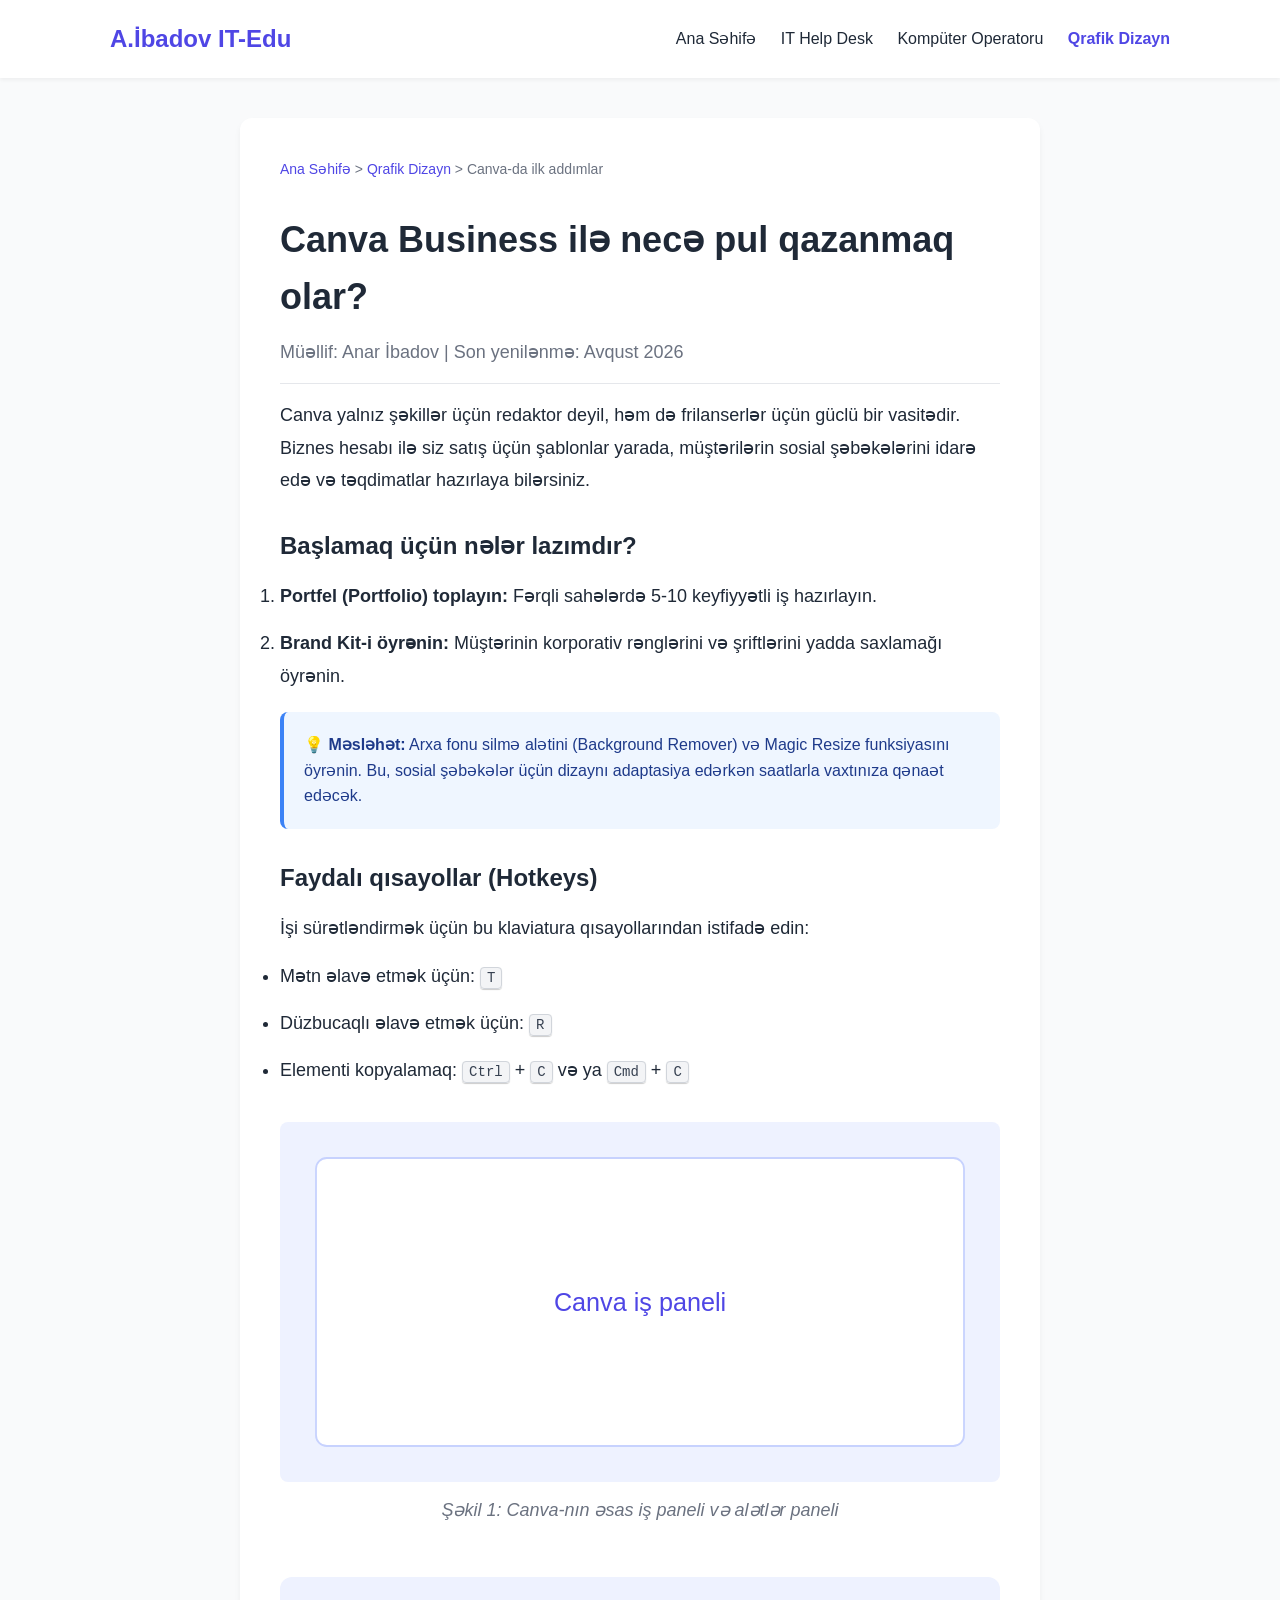
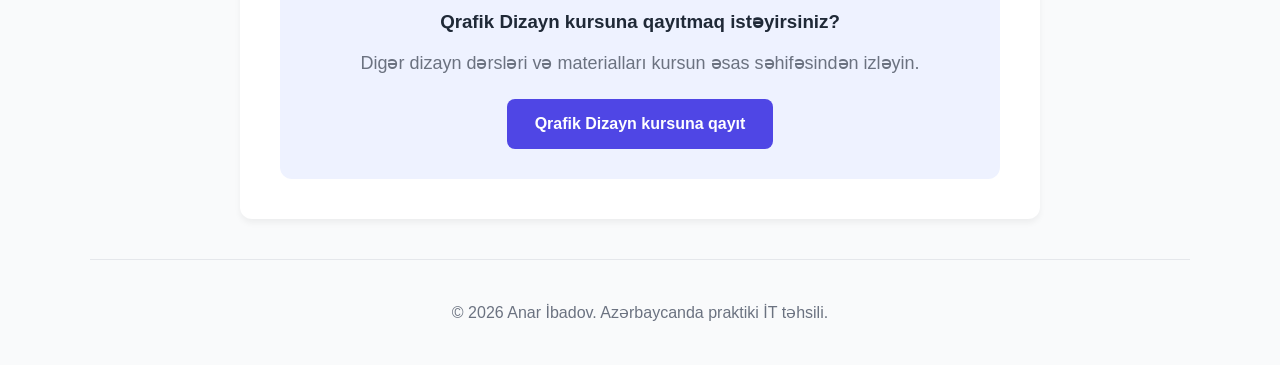
==== article.html @ ab96b868 "Initial commit: A.İbadov IT-Edu — İT və Dizayn Akademiyası Sayt IT Help Desk, Kompüter Operatoru və " ====
<!DOCTYPE html>
<html lang="az">
<head>
    <meta charset="UTF-8">
    <meta name="viewport" content="width=device-width, initial-scale=1.0">
    <title>Canva-da biznes dizaynının yaradılması | A.İbadov IT-Edu</title>
    <link rel="stylesheet" href="css/style.css">
</head>
<body>

    <!-- Шапка -->
    <header class="header">
        <div class="container header-flex">
            <div class="logo">A.İbadov IT-Edu</div>
            <button class="mobile-menu-btn" id="menuBtn">☰</button>
            <nav class="nav-links">
                <a href="index.html">Ana Səhifə</a>
                <a href="helpdesk.html">IT Help Desk</a>
                <a href="operator.html">Kompüter Operatoru</a>
                <a href="design.html" style="color: var(--primary); font-weight: bold;">Qrafik Dizayn</a>
            </nav>
        </div>
    </header>

    <!-- Основной контент статьи -->
    <main class="container article-container">
        
        <!-- Хлебные крошки (Навигация) -->
        <div class="breadcrumbs">
            <!-- Убрали слэши -->
            <a href="index.html">Ana Səhifə</a> > <a href="design.html">Qrafik Dizayn</a> > Canva-da ilk addımlar
        </div>

        <article class="content">
            <h1>Canva Business ilə necə pul qazanmaq olar?</h1>
            <p class="article-meta">Müəllif: Anar İbadov | Son yenilənmə: Avqust 2026</p>

            <p>Canva yalnız şəkillər üçün redaktor deyil, həm də frilanserlər üçün güclü bir vasitədir. Biznes hesabı ilə siz satış üçün şablonlar yarada, müştərilərin sosial şəbəkələrini idarə edə və təqdimatlar hazırlaya bilərsiniz.</p>

            <h2>Başlamaq üçün nələr lazımdır?</h2>
            <ol>
                <li><strong>Portfel (Portfolio) toplayın:</strong> Fərqli sahələrdə 5-10 keyfiyyətli iş hazırlayın.</li>
                <li><strong>Brand Kit-i öyrənin:</strong> Müştərinin korporativ rənglərini və şriftlərini yadda saxlamağı öyrənin.</li>
            </ol>

            <!-- Блок "Внимание / Важно" -->
            <div class="alert alert-info">
                <strong>💡 Məsləhət:</strong> Arxa fonu silmə alətini (Background Remover) və Magic Resize funksiyasını öyrənin. Bu, sosial şəbəkələr üçün dizaynı adaptasiya edərkən saatlarla vaxtınıza qənaət edəcək.
            </div>

            <h2>Faydalı qısayollar (Hotkeys)</h2>
            <p>İşi sürətləndirmək üçün bu klaviatura qısayollarından istifadə edin:</p>
            <ul>
                <li>Mətn əlavə etmək üçün: <kbd>T</kbd></li>
                <li>Düzbucaqlı əlavə etmək üçün: <kbd>R</kbd></li>
                <li>Elementi kopyalamaq: <kbd>Ctrl</kbd> + <kbd>C</kbd> və ya <kbd>Cmd</kbd> + <kbd>C</kbd></li>
            </ul>

            <!-- Место для скриншота/изображения -->
            <div class="article-image">
                <img src="data:image/svg+xml,%3Csvg xmlns='http://www.w3.org/2000/svg' viewBox='0 0 800 400'%3E%3Crect width='800' height='400' fill='%23EEF2FF'/%3E%3Crect x='40' y='40' width='720' height='320' rx='12' fill='%23FFFFFF' stroke='%23C7D2FE' stroke-width='2'/%3E%3Ctext x='400' y='210' font-family='Arial, sans-serif' font-size='28' fill='%234F46E5' text-anchor='middle'%3ECanva iş paneli%3C/text%3E%3C/svg%3E" alt="Canva iş paneli">
                <p class="caption">Şəkil 1: Canva-nın əsas iş paneli və alətlər paneli</p>
            </div>

            <div style="margin-top: 50px; background: #EEF2FF; padding: 30px; border-radius: 12px; text-align: center;">
                <h3>Qrafik Dizayn kursuna qayıtmaq istəyirsiniz?</h3>
                <p style="color: var(--text-light); margin: 10px 0 20px 0;">Digər dizayn dərsləri və materialları kursun əsas səhifəsindən izləyin.</p>
                <a href="design.html" class="btn btn-primary">Qrafik Dizayn kursuna qayıt</a>
            </div>

        </article>
    </main>

    <footer class="footer container">
        <p>© 2026 Anar İbadov. Azərbaycanda praktiki İT təhsili.</p>
    </footer>

    <script src="js/nav.js"></script>
</body>
</html>
---- css/style.css ----
/* =========================================
   1. БАЗОВЫЕ СТИЛИ И ГЛАВНАЯ СТРАНИЦА
   ========================================= */
:root {
    --primary: #4F46E5;
    --primary-hover: #4338CA;
    --text-dark: #1F2937;
    --text-light: #6B7280;
    --bg-color: #F9FAFB;
    --white: #FFFFFF;
}

* {
    margin: 0;
    padding: 0;
    box-sizing: border-box;
    font-family: 'Segoe UI', Roboto, Helvetica, Arial, sans-serif;
}

body {
    background-color: var(--bg-color);
    color: var(--text-dark);
    line-height: 1.6;
}

.container {
    max-width: 1100px;
    margin: 0 auto;
    padding: 0 20px;
}

/* Шапка */
.header {
    background-color: var(--white);
    box-shadow: 0 2px 4px rgba(0,0,0,0.05);
    padding: 20px 0;
    position: sticky;
    top: 0;
}
.header-flex {
    display: flex;
    justify-content: space-between;
    align-items: center;
}
.logo {
    font-size: 24px;
    font-weight: bold;
    color: var(--primary);
}
.nav-links a {
    text-decoration: none;
    color: var(--text-dark);
    margin-left: 20px;
    font-weight: 500;
}
.nav-links a:hover {
    color: var(--primary);
}

.mobile-menu-btn {
    display: none;
    background: none;
    border: none;
    font-size: 26px;
    color: var(--primary);
    cursor: pointer;
    z-index: 1001;
}

/* Главный экран (Hero) */
.hero {
    text-align: center;
    padding: 80px 20px;
}
.hero h1 {
    font-size: 48px;
    margin-bottom: 20px;
    color: #111827;
}
.hero p {
    font-size: 20px;
    color: var(--text-light);
    margin-bottom: 40px;
    max-width: 600px;
    margin-left: auto;
    margin-right: auto;
}
.btn {
    display: inline-block;
    padding: 12px 28px;
    border-radius: 8px;
    text-decoration: none;
    font-weight: bold;
    transition: 0.3s;
}
.btn-primary {
    background-color: var(--primary);
    color: var(--white);
}
.btn-primary:hover {
    background-color: var(--primary-hover);
}
.btn-outline {
    background-color: transparent;
    color: var(--primary);
    border: 2px solid var(--primary);
    margin-left: 15px;
}
.btn-outline:hover {
    background-color: var(--primary);
    color: var(--white);
}
.hero-buttons {
    display: flex;
    justify-content: center;
    align-items: center;
    flex-wrap: wrap;
    gap: 15px;
}
.hero-buttons .btn-outline {
    margin-left: 0;
}

/* Карточки разделов */
.categories {
    padding: 60px 20px;
}
.categories h2 {
    text-align: center;
    font-size: 32px;
    margin-bottom: 40px;
}
.grid {
    display: grid;
    grid-template-columns: repeat(auto-fit, minmax(300px, 1fr));
    gap: 30px;
}
.card {
    background-color: var(--white);
    padding: 30px;
    border-radius: 12px;
    box-shadow: 0 4px 6px rgba(0,0,0,0.05);
    transition: transform 0.3s;
}
.card:hover {
    transform: translateY(-5px);
}
.card h3 {
    margin-bottom: 15px;
    color: var(--primary);
}
.card p {
    color: var(--text-light);
    margin-bottom: 20px;
}
.card-link {
    color: var(--primary);
    text-decoration: none;
    font-weight: bold;
}

/* Подвал */
.footer {
    text-align: center;
    padding: 40px 20px;
    color: var(--text-light);
    border-top: 1px solid #E5E7EB;
    margin-top: 40px;
}

/* =========================================
   2. СТИЛИ ДЛЯ СТРАНИЦЫ СТАТЬИ (ARTICLE)
   ========================================= */
.article-container {
    max-width: 800px; 
    margin: 40px auto;
    background-color: var(--white);
    padding: 40px;
    border-radius: 12px;
    box-shadow: 0 4px 6px rgba(0,0,0,0.05);
}

.breadcrumbs {
    font-size: 14px;
    color: var(--text-light);
    margin-bottom: 30px;
}
.breadcrumbs a {
    color: var(--primary);
    text-decoration: none;
}
.breadcrumbs a:hover {
    text-decoration: underline;
}

.content h1 {
    font-size: 36px;
    margin-bottom: 10px;
}
.article-meta {
    font-size: 14px;
    color: var(--text-light);
    margin-bottom: 30px;
    border-bottom: 1px solid #E5E7EB;
    padding-bottom: 15px;
}

.content h2 {
    font-size: 24px;
    margin-top: 30px;
    margin-bottom: 15px;
    color: var(--text-dark);
}

.content p, .content li {
    font-size: 18px;
    line-height: 1.8;
    margin-bottom: 15px;
}

kbd {
    background-color: #f3f4f6;
    border: 1px solid #d1d5db;
    border-radius: 4px;
    box-shadow: 0 1px 1px rgba(0,0,0,0.2);
    color: #374151;
    font-family: monospace;
    font-size: 14px;
    padding: 2px 6px;
}

.alert {
    padding: 20px;
    border-radius: 8px;
    margin: 20px 0;
}
.alert-info {
    background-color: #EFF6FF;
    border-left: 4px solid #3B82F6;
    color: #1E3A8A;
}

.article-image img {
    max-width: 100%;
    border-radius: 8px;
    margin-top: 20px;
}
.caption {
    font-size: 14px;
    color: var(--text-light);
    text-align: center;
    margin-top: 5px;
    font-style: italic;
}

/* =========================================
   3. СТИЛИ ДЛЯ СТРАНИЦЫ ТЕСТОВ (QUIZ)
   ========================================= */
.quiz-container {
    background-color: var(--white);
    width: 100%;
    max-width: 600px;
    margin: 60px auto; 
    border-radius: 12px;
    box-shadow: 0 10px 15px -3px rgba(0, 0, 0, 0.1);
    padding: 40px;
}

.quiz-container .header { 
    text-align: center; 
    margin-bottom: 30px; 
}
.progress-bar {
    width: 100%;
    height: 8px;
    background-color: #E5E7EB;
    border-radius: 4px;
    margin-top: 15px;
    overflow: hidden;
}
.progress-fill {
    height: 100%;
    background-color: var(--primary);
    width: 0%;
    transition: width 0.3s ease;
}
.progress-text { 
    color: var(--text-light); 
    font-size: 14px; 
    margin-top: 10px; 
}

.question-text { 
    font-size: 20px; 
    margin-bottom: 20px; 
    font-weight: 600; 
    line-height: 1.4; 
}

.option {
    background-color: #F3F4F6;
    border: 2px solid transparent;
    padding: 15px 20px;
    border-radius: 8px;
    margin-bottom: 12px;
    cursor: pointer;
    font-size: 16px;
    transition: all 0.2s;
}

.option:hover { background-color: #E5E7EB; }
.option.selected { border-color: var(--primary); background-color: #EEF2FF; }
.option.correct { border-color: #10B981; background-color: #D1FAE5; color: #065F46; }
.option.wrong { border-color: #EF4444; background-color: #FEE2E2; color: #991B1B; }

.result-screen { 
    text-align: center; 
    display: none; 
}
.score-circle {
    width: 120px;
    height: 120px;
    border-radius: 50%;
    background-color: #EEF2FF;
    display: flex;
    justify-content: center;
    align-items: center;
    font-size: 32px;
    font-weight: bold;
    color: var(--primary);
    margin: 0 auto 20px auto;
    border: 4px solid var(--primary);
}
.feedback { 
    font-size: 18px; 
    margin-bottom: 25px; 
    color: var(--text-light); 
}
/* =========================================
   4. БЛОК СБОРА КОНТАКТОВ (LEAD GEN)
   ========================================= */
.lead-gen-section {
    background-color: var(--white);
    padding: 60px 20px;
    margin-top: 40px;
    border-top: 1px solid #E5E7EB;
}

.lead-gen-container {
    max-width: 800px;
    margin: 0 auto;
    background-color: #EEF2FF; /* Нежно-синий фон, чтобы выделить блок */
    border-radius: 12px;
    padding: 40px;
    text-align: center;
    box-shadow: 0 4px 6px rgba(0,0,0,0.05);
}

.lead-gen-text h2 {
    font-size: 28px;
    color: var(--primary);
    margin-bottom: 10px;
}

.lead-gen-text p {
    font-size: 16px;
    color: var(--text-dark);
    margin-bottom: 30px;
}

.lead-gen-form {
    display: flex;
    justify-content: center;
    gap: 15px; /* Расстояние между полем ввода и кнопкой */
}

.lead-gen-form input[type="email"] {
    width: 60%;
    padding: 12px 20px;
    border: 2px solid #D1D5DB;
    border-radius: 8px;
    font-size: 16px;
    outline: none;
    transition: border-color 0.3s;
}

.lead-gen-form input[type="email"]:focus {
    border-color: var(--primary); /* Синяя рамка при вводе текста */
}

/* Адаптивность для телефонов: делаем элементы друг под другом */
@media (max-width: 600px) {
    .lead-gen-form {
        flex-direction: column;
    }
    .lead-gen-form input[type="email"] {
        width: 100%;
    }
}
/* =========================================
   5. AKKORDEON DİZAYNI (KURS MODULLARI ÜÇÜN)
   ========================================= */
.course-module {
    background-color: var(--white);
    border: 1px solid #E5E7EB;
    border-radius: 8px;
    margin-bottom: 15px;
    overflow: hidden;
    box-shadow: 0 2px 4px rgba(0,0,0,0.02);
}

.course-module summary {
    padding: 20px;
    font-size: 18px;
    font-weight: bold;
    color: var(--primary);
    cursor: pointer;
    background-color: #F9FAFB;
    list-style: none; /* Standart oxu gizlədirik */
    display: flex;
    justify-content: space-between;
    align-items: center;
}

/* Xüsusi ox işarəsi əlavə edirik */
.course-module summary::after {
    content: '+';
    font-size: 24px;
    color: var(--text-light);
    transition: 0.3s;
}

.course-module[open] summary::after {
    content: '-';
    color: var(--primary);
}

.course-module summary:hover {
    background-color: #EEF2FF;
}

.module-content {
    padding: 10px 20px 20px 20px;
    border-top: 1px solid #E5E7EB;
    display: flex;
    flex-direction: column;
    gap: 10px;
}

.lesson-link {
    text-decoration: none;
    color: var(--text-dark);
    padding: 12px 15px;
    border-radius: 6px;
    background-color: #F3F4F6;
    transition: 0.2s;
    font-size: 16px;
}

.lesson-link:hover {
    background-color: var(--primary);
    color: var(--white);
    transform: translateX(5px);
}

/* =========================================
   6. MOBİL NAVİQASİYA (BURGER MENYU)
   ========================================= */
@media (max-width: 640px) {
    .mobile-menu-btn {
        display: block;
    }

    .nav-links {
        position: fixed;
        top: 0;
        right: -280px;
        width: 240px;
        height: 100vh;
        background-color: var(--white);
        box-shadow: -5px 0 15px rgba(0, 0, 0, 0.1);
        flex-direction: column;
        align-items: flex-start;
        padding-top: 90px;
        transition: right 0.3s ease;
        z-index: 1000;
    }

    .nav-links.open {
        right: 0;
    }

    .nav-links a {
        margin-left: 0;
        padding: 14px 25px;
        width: 100%;
        border-bottom: 1px solid #F3F4F6;
    }

    .hero h1 {
        font-size: 32px;
    }
    .hero p {
        font-size: 16px;
    }
    .hero {
        padding: 50px 20px;
    }
}
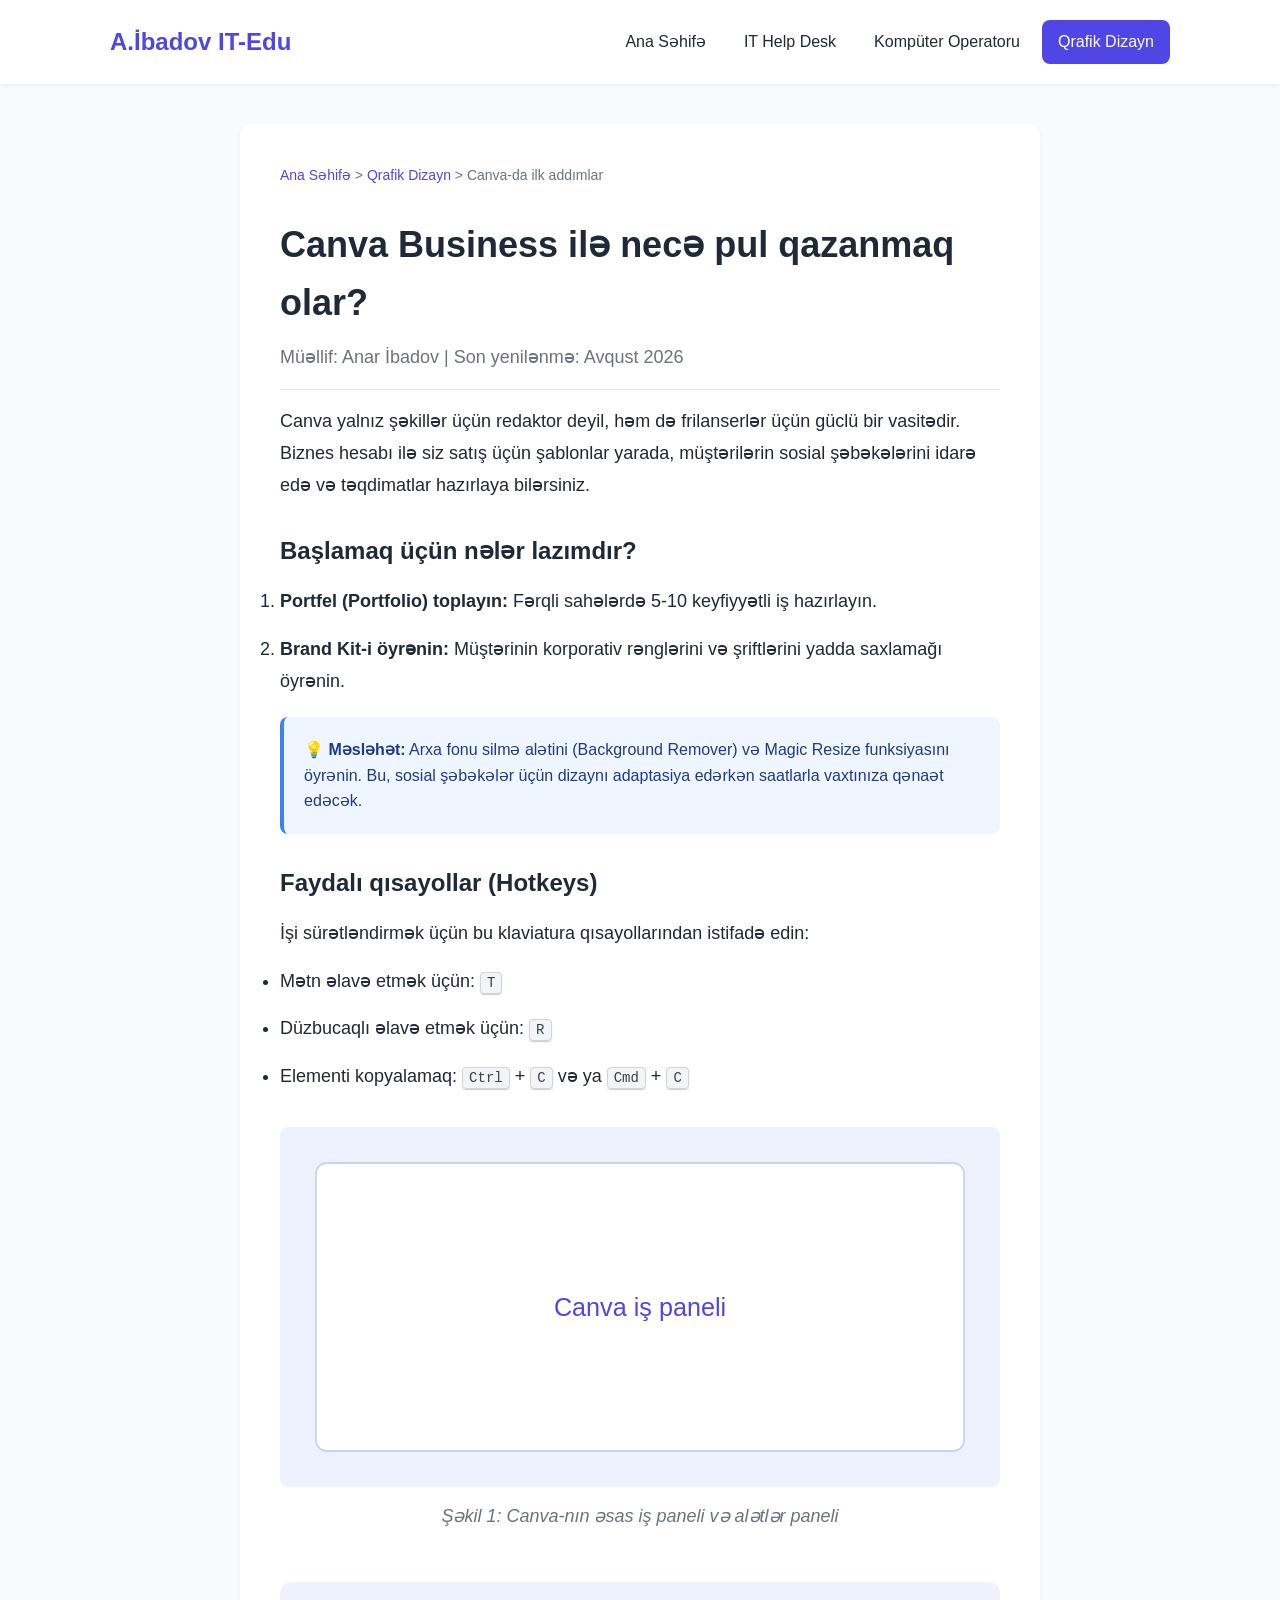
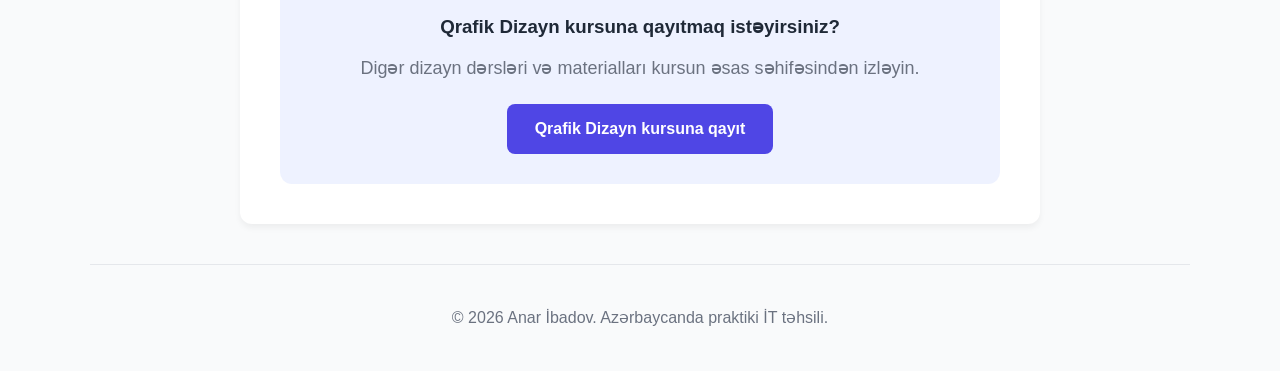
==== commit 34a4951a: "Testə keç/bitir düymələri, nəticə statistikası, menyu düymələrini yenilə - Test: "Bilmirəm, keç" düy" ====
--- a/article.html
+++ b/article.html
@@ -4,7 +4,7 @@
     <meta charset="UTF-8">
     <meta name="viewport" content="width=device-width, initial-scale=1.0">
     <title>Canva-da biznes dizaynının yaradılması | A.İbadov IT-Edu</title>
-    <link rel="stylesheet" href="css/style.css">
+    <link rel="stylesheet" href="css/style.css?v=3">
 </head>
 <body>
 
@@ -17,7 +17,7 @@
                 <a href="index.html">Ana Səhifə</a>
                 <a href="helpdesk.html">IT Help Desk</a>
                 <a href="operator.html">Kompüter Operatoru</a>
-                <a href="design.html" style="color: var(--primary); font-weight: bold;">Qrafik Dizayn</a>
+                <a href="design.html" class="active">Qrafik Dizayn</a>
             </nav>
         </div>
     </header>
@@ -75,6 +75,7 @@
         <p>© 2026 Anar İbadov. Azərbaycanda praktiki İT təhsili.</p>
     </footer>
 
-    <script src="js/nav.js"></script>
+    <script src="js/nav.js?v=3"></script>
+    <script src="js/protect.js?v=3"></script>
 </body>
 </html>
--- a/css/style.css
+++ b/css/style.css
@@ -21,6 +21,21 @@
     background-color: var(--bg-color);
     color: var(--text-dark);
     line-height: 1.6;
+    -webkit-user-select: none;
+    -moz-user-select: none;
+    user-select: none;
+}
+
+/* Sahələrdə mətn yazmaq (seçmək) hələ də mümkün olmalıdır */
+input, textarea {
+    -webkit-user-select: text;
+    -moz-user-select: text;
+    user-select: text;
+}
+
+img {
+    -webkit-user-drag: none;
+    -webkit-touch-callout: none;
 }
 
 .container {
@@ -47,14 +62,31 @@
     font-weight: bold;
     color: var(--primary);
 }
+.nav-links {
+    display: flex;
+    align-items: center;
+    gap: 6px;
+}
 .nav-links a {
     text-decoration: none;
     color: var(--text-dark);
-    margin-left: 20px;
     font-weight: 500;
+    padding: 9px 16px;
+    border-radius: 8px;
+    transition: background-color 0.2s ease, color 0.2s ease;
+    white-space: nowrap;
 }
 .nav-links a:hover {
-    color: var(--primary);
+    background-color: #EEF2FF;
+    color: var(--primary);
+}
+.nav-links a.active {
+    background-color: var(--primary);
+    color: var(--white);
+}
+.nav-links a.active:hover {
+    background-color: var(--primary-hover);
+    color: var(--white);
 }
 
 .mobile-menu-btn {
@@ -216,6 +248,17 @@
     font-size: 18px;
     line-height: 1.8;
     margin-bottom: 15px;
+    overflow-wrap: break-word;
+    word-break: break-word;
+}
+
+/* Кейс: не все таблицы в старом контенте обёрнуты в скролл-контейнер —
+   подстраховываемся на уровне самой таблицы, чтобы телефон не уезжал вбок */
+.content table {
+    display: block;
+    overflow-x: auto;
+    -webkit-overflow-scrolling: touch;
+    max-width: 100%;
 }
 
 kbd {
@@ -266,9 +309,36 @@
     padding: 40px;
 }
 
-.quiz-container .header { 
-    text-align: center; 
-    margin-bottom: 30px; 
+.quiz-container .header {
+    text-align: center;
+    margin-bottom: 30px;
+}
+.quiz-header-row {
+    display: flex;
+    justify-content: space-between;
+    align-items: center;
+    gap: 10px;
+    text-align: left;
+}
+.quiz-header-row h1 {
+    font-size: 26px;
+}
+.btn-finish {
+    flex-shrink: 0;
+    background: none;
+    border: 1px solid #E5E7EB;
+    color: var(--text-light);
+    font-size: 13px;
+    padding: 6px 12px;
+    border-radius: 20px;
+    cursor: pointer;
+    transition: 0.2s;
+    white-space: nowrap;
+}
+.btn-finish:hover {
+    background-color: #FEE2E2;
+    border-color: #EF4444;
+    color: #991B1B;
 }
 .progress-bar {
     width: 100%;
@@ -313,7 +383,30 @@
 .option.correct { border-color: #10B981; background-color: #D1FAE5; color: #065F46; }
 .option.wrong { border-color: #EF4444; background-color: #FEE2E2; color: #991B1B; }
 
-.result-screen { 
+.quiz-actions {
+    display: flex;
+    gap: 12px;
+}
+.quiz-actions .btn {
+    flex: 1;
+}
+.btn-outline-skip {
+    flex: 1;
+    background: none;
+    border: 2px solid #E5E7EB;
+    color: var(--text-light);
+    padding: 12px 28px;
+    border-radius: 8px;
+    font-weight: bold;
+    cursor: pointer;
+    transition: 0.2s;
+}
+.btn-outline-skip:hover {
+    border-color: var(--primary);
+    color: var(--primary);
+}
+
+.result-screen {
     text-align: center; 
     display: none; 
 }
@@ -331,11 +424,40 @@
     margin: 0 auto 20px auto;
     border: 4px solid var(--primary);
 }
-.feedback { 
-    font-size: 18px; 
-    margin-bottom: 25px; 
-    color: var(--text-light); 
-}
+.feedback {
+    font-size: 18px;
+    margin-bottom: 25px;
+    color: var(--text-light);
+}
+
+.result-stats {
+    display: flex;
+    gap: 10px;
+    margin-bottom: 25px;
+}
+.stat-item {
+    flex: 1;
+    padding: 14px 8px;
+    border-radius: 10px;
+    display: flex;
+    flex-direction: column;
+    align-items: center;
+    gap: 4px;
+}
+.stat-num {
+    font-size: 24px;
+    font-weight: bold;
+}
+.stat-label {
+    font-size: 12px;
+    color: var(--text-light);
+}
+.stat-correct { background-color: #D1FAE5; }
+.stat-correct .stat-num { color: #065F46; }
+.stat-wrong { background-color: #FEE2E2; }
+.stat-wrong .stat-num { color: #991B1B; }
+.stat-skipped { background-color: #F3F4F6; }
+.stat-skipped .stat-num { color: var(--text-dark); }
 /* =========================================
    4. БЛОК СБОРА КОНТАКТОВ (LEAD GEN)
    ========================================= */
@@ -491,10 +613,12 @@
     }
 
     .nav-links a {
+        display: block;
         margin-left: 0;
         padding: 14px 25px;
         width: 100%;
         border-bottom: 1px solid #F3F4F6;
+        border-radius: 0;
     }
 
     .hero h1 {
